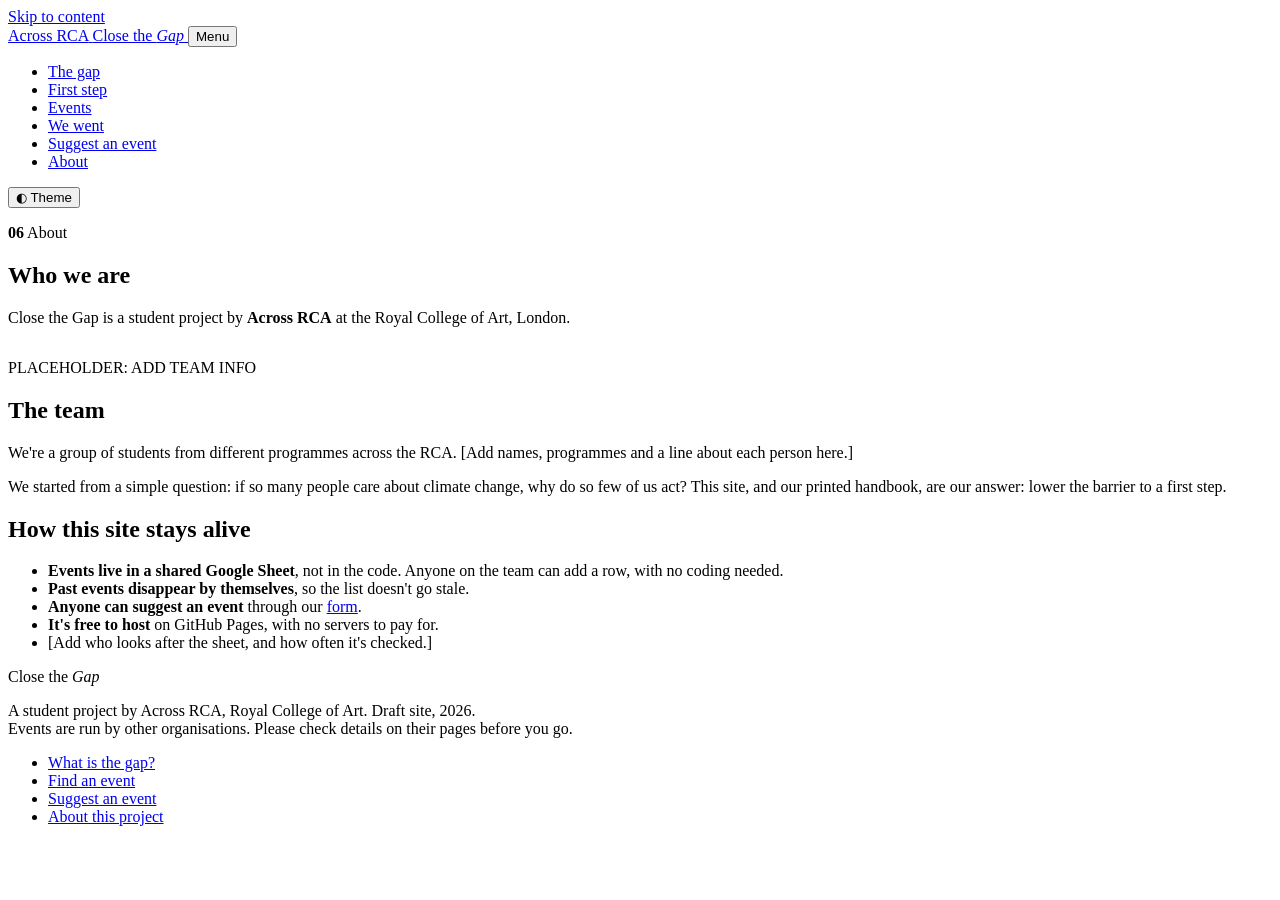
==== about.html @ 83527e05 "Add files via upload" ====
<!doctype html>
<html lang="en-GB">
<head>
<meta charset="utf-8">
<meta name="viewport" content="width=device-width, initial-scale=1">
<title>About · Close the Gap</title>
<meta name="description" content="About Close the Gap, a student project by Across RCA at the Royal College of Art.">
<link rel="icon" href="data:image/svg+xml,%3Csvg xmlns='http://www.w3.org/2000/svg' viewBox='0 0 32 32'%3E%3Crect width='32' height='32' fill='%23f3eee4'/%3E%3Crect x='4' y='9' width='24' height='5' fill='%231e1b18'/%3E%3Crect x='4' y='18' width='7' height='5' fill='%23c23b20'/%3E%3C/svg%3E">
<!-- Remembers dark/light choice before the page draws (prevents a flash) -->
<script>document.documentElement.classList.add("js");try{var t=localStorage.getItem("aag-theme");if(t)document.documentElement.setAttribute("data-theme",t);}catch(e){}</script>
<link rel="stylesheet" href="css/tokens.css">
<link rel="stylesheet" href="css/style.css">
<script src="js/config.js" defer></script>
<script src="js/main.js" defer></script>

</head>
<body>
<a class="skip-link" href="#main">Skip to content</a>

<!-- ===== HEADER (same on every page: if you change it, change it everywhere) ===== -->
<header class="site-header">
  <div class="container header-inner">
    <a class="wordmark" href="index.html">
      <span class="wordmark-kicker">Across RCA</span>
      <span class="wordmark-name">Close the <em>Gap</em></span>
    </a>
    <button class="nav-toggle" type="button" aria-expanded="false" aria-controls="site-nav">Menu</button>
    <nav id="site-nav" class="site-nav" aria-label="Main">
      <ul>
        <li><a href="the-gap.html">The gap</a></li>
        <li><a href="first-step.html">First step</a></li>
        <li><a href="events.html">Events</a></li>
        <li><a href="we-went.html">We went</a></li>
        <li><a href="submit.html">Suggest an event</a></li>
        <li><a href="about.html">About</a></li>
      </ul>
      <button class="theme-toggle" type="button">◐ Theme</button>
    </nav>
  </div>
</header>

<main id="main">

<section class="page-head container">
  <p class="chapter"><b>06</b> About</p>
  <h1>Who we are</h1>
  <p class="lede">Close the Gap is a student project by <strong>Across RCA</strong> at the Royal College of Art, London.</p>
</section>

<section class="section" style="padding-top:1rem">
  <div class="container split">
    <div class="prose">
      <span class="placeholder-tag">PLACEHOLDER: ADD TEAM INFO</span>
      <h2>The team</h2>
      <p>We're a group of students from different programmes across the RCA. [Add names, programmes and a line about each person here.]</p>
      <p>We started from a simple question: if so many people care about climate change, why do so few of us act? This site, and our printed handbook, are our answer: lower the barrier to a first step.</p>
    </div>
    <div class="prose">
      <h2>How this site stays alive</h2>
      <ul class="steps-list">
        <li><strong>Events live in a shared Google Sheet</strong>, not in the code. Anyone on the team can add a row, with no coding needed.</li>
        <li><strong>Past events disappear by themselves</strong>, so the list doesn't go stale.</li>
        <li><strong>Anyone can suggest an event</strong> through our <a href="submit.html">form</a>.</li>
        <li><strong>It's free to host</strong> on GitHub Pages, with no servers to pay for.</li>
        <li>[Add who looks after the sheet, and how often it's checked.]</li>
      </ul>
    </div>
  </div>
</section>

</main>

<!-- ===== FOOTER (same on every page) ===== -->
<footer class="site-footer">
  <div class="container footer-grid">
    <div>
      <p class="wordmark-name">Close the <em>Gap</em></p>
      <p>A student project by Across RCA, Royal College of Art. Draft site, <span data-year>2026</span>.<br>
      Events are run by other organisations. Please check details on their pages before you go.</p>
    </div>
    <ul aria-label="Footer links">
      <li><a href="the-gap.html">What is the gap?</a></li>
      <li><a href="events.html">Find an event</a></li>
      <li><a href="submit.html">Suggest an event</a></li>
      <li><a href="about.html">About this project</a></li>
    </ul>
  </div>
</footer>
</body>
</html>
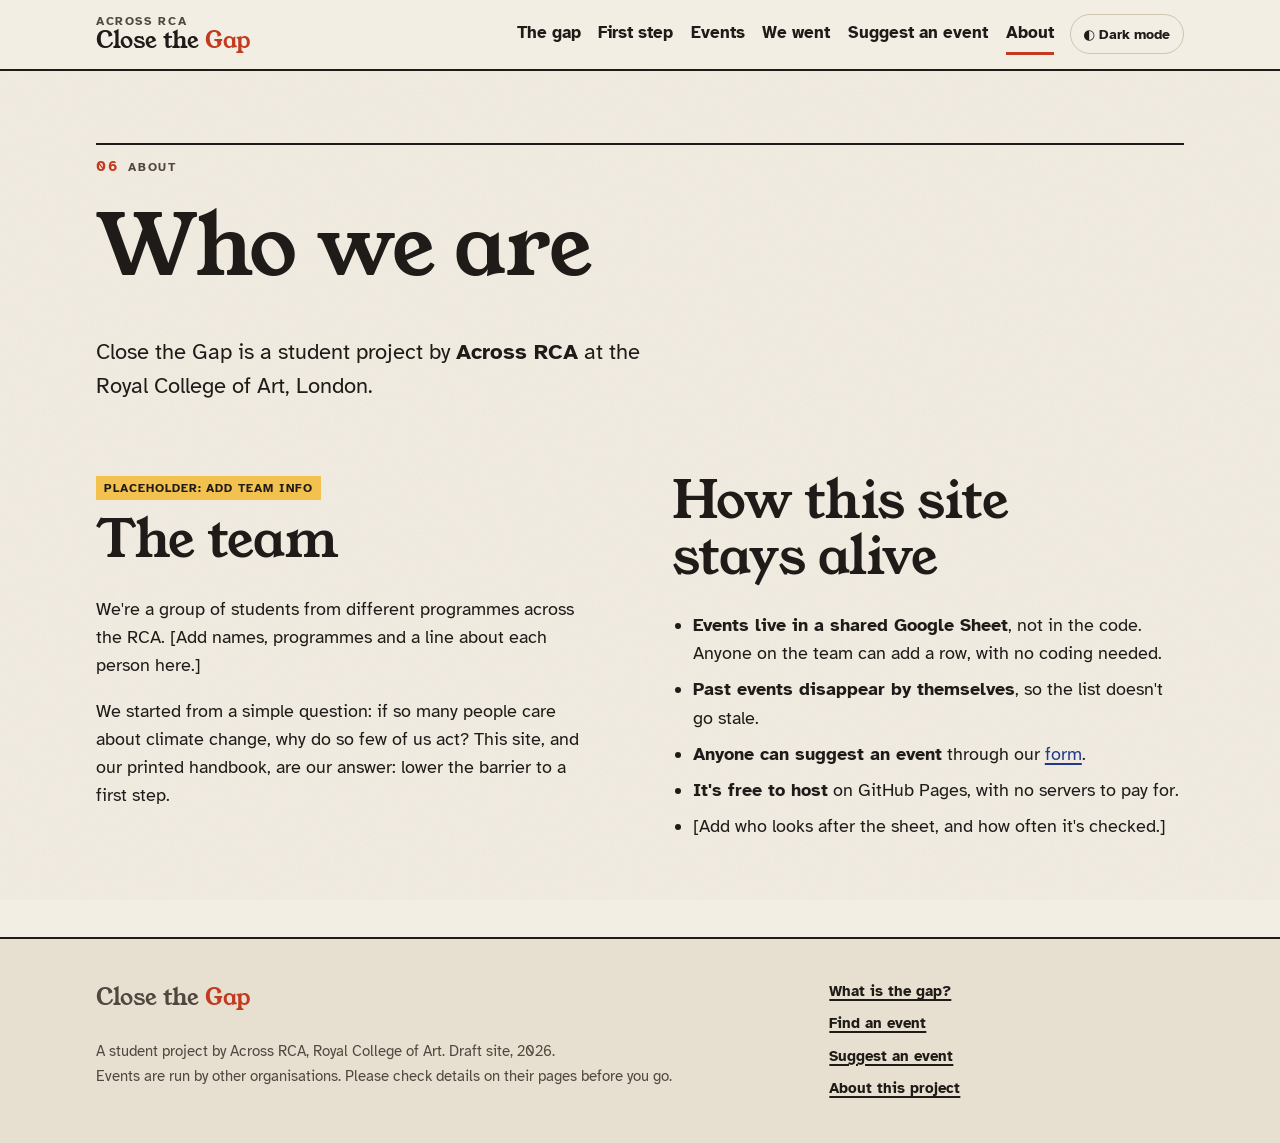
==== commit 876d3b98: "Add files via upload" ====
--- a/about.html
+++ b/about.html
@@ -8,10 +8,10 @@
 <link rel="icon" href="data:image/svg+xml,%3Csvg xmlns='http://www.w3.org/2000/svg' viewBox='0 0 32 32'%3E%3Crect width='32' height='32' fill='%23f3eee4'/%3E%3Crect x='4' y='9' width='24' height='5' fill='%231e1b18'/%3E%3Crect x='4' y='18' width='7' height='5' fill='%23c23b20'/%3E%3C/svg%3E">
 <!-- Remembers dark/light choice before the page draws (prevents a flash) -->
 <script>document.documentElement.classList.add("js");try{var t=localStorage.getItem("aag-theme");if(t)document.documentElement.setAttribute("data-theme",t);}catch(e){}</script>
-<link rel="stylesheet" href="css/tokens.css">
-<link rel="stylesheet" href="css/style.css">
-<script src="js/config.js" defer></script>
-<script src="js/main.js" defer></script>
+<link rel="stylesheet" href="tokens.css">
+<link rel="stylesheet" href="style.css">
+<script src="config.js" defer></script>
+<script src="main.js" defer></script>
 
 </head>
 <body>
--- a/tokens.css
+++ b/tokens.css
@@ -0,0 +1,95 @@
+/* =========================================================
+   DESIGN TOKENS — all colours and fonts live here.
+   Change a value once and the whole site updates.
+   ========================================================= */
+
+/* ✏️ FONTS: pick fonts at fonts.google.com, then replace this line
+   and the --font-display / --font-body values below. */
+@import url("https://fonts.googleapis.com/css2?family=Atkinson+Hyperlegible:ital,wght@0,400;0,700;1,400&family=Young+Serif&display=swap");
+
+:root {
+  /* ✏️ Fonts */
+  --font-display: "Young Serif", Georgia, "Times New Roman", serif; /* big headings */
+  --font-body: "Atkinson Hyperlegible", system-ui, -apple-system, "Segoe UI", sans-serif; /* everything else */
+
+  /* ✏️ LIGHT MODE COLOURS (the "paper" look) */
+  --paper: #f3eee4;         /* page background */
+  --paper-raised: #fbf8f2;  /* cards, boxes */
+  --paper-sunk: #e7dfcf;    /* footer, quiet areas */
+  --ink: #1e1b18;           /* main text */
+  --ink-soft: #4f4840;      /* secondary text */
+  --rule: #cfc4b1;          /* thin lines and borders */
+
+  --accent: #c23b20;        /* main accent: vermilion (buttons, highlights) */
+  --accent-hover: #9f2f18;
+  --on-accent: #fff8ee;     /* text on top of the accent colour */
+
+  --accent-2: #22398a;      /* second accent: ink blue */
+  --on-accent-2: #f7f3ea;
+
+  --highlight: #f2c14e;     /* marker-pen yellow (used for [VERIFY] labels) */
+  --on-highlight: #1e1b18;
+
+  /* Event type colours (used on cards and map pins) */
+  --type-talk: #22398a;
+  --type-workshop: #c23b20;
+  --type-volunteering: #7a4b00;
+
+  --focus: #22398a;         /* keyboard focus ring */
+  --grain-opacity: 0.45;    /* paper texture strength (0 = off) */
+  --grain-blend: multiply;
+
+  color-scheme: light;
+}
+
+/* ✏️ DARK MODE COLOURS ("night paper").
+   Used when the visitor's device is in dark mode, unless they picked light. */
+@media (prefers-color-scheme: dark) {
+  :root:not([data-theme="light"]) {
+    --paper: #1c1916;
+    --paper-raised: #26221e;
+    --paper-sunk: #15130f;
+    --ink: #efe8dc;
+    --ink-soft: #bfb6a8;
+    --rule: #4a433b;
+    --accent: #ff7a5c;
+    --accent-hover: #ff9b83;
+    --on-accent: #1c1916;
+    --accent-2: #a3b5ff;
+    --on-accent-2: #1c1916;
+    --highlight: #f2c14e;
+    --on-highlight: #1c1916;
+    --type-talk: #a3b5ff;
+    --type-workshop: #ff7a5c;
+    --type-volunteering: #e5b45a;
+    --focus: #f2c14e;
+    --grain-opacity: 0.18;
+    --grain-blend: screen;
+    color-scheme: dark;
+  }
+}
+
+/* Same dark colours again, for when someone presses the theme button.
+   (If you change dark colours above, change them here too.) */
+:root[data-theme="dark"] {
+  --paper: #1c1916;
+  --paper-raised: #26221e;
+  --paper-sunk: #15130f;
+  --ink: #efe8dc;
+  --ink-soft: #bfb6a8;
+  --rule: #4a433b;
+  --accent: #ff7a5c;
+  --accent-hover: #ff9b83;
+  --on-accent: #1c1916;
+  --accent-2: #a3b5ff;
+  --on-accent-2: #1c1916;
+  --highlight: #f2c14e;
+  --on-highlight: #1c1916;
+  --type-talk: #a3b5ff;
+  --type-workshop: #ff7a5c;
+  --type-volunteering: #e5b45a;
+  --focus: #f2c14e;
+  --grain-opacity: 0.18;
+  --grain-blend: screen;
+  color-scheme: dark;
+}
--- a/style.css
+++ b/style.css
@@ -0,0 +1,433 @@
+/* =========================================================
+   LAYOUT + COMPONENTS
+   Colours and fonts are NOT set here — see tokens.css.
+   ========================================================= */
+
+/* ---------- Base ---------- */
+*, *::before, *::after { box-sizing: border-box; }
+
+html { -webkit-text-size-adjust: 100%; scroll-behavior: smooth; }
+@media (prefers-reduced-motion: reduce) {
+  html { scroll-behavior: auto; }
+  *, *::before, *::after { transition: none !important; animation: none !important; }
+}
+
+body {
+  margin: 0;
+  background: var(--paper);
+  color: var(--ink);
+  font-family: var(--font-body);
+  font-size: 1.0625rem;
+  line-height: 1.6;
+  min-height: 100vh;
+  display: flex;
+  flex-direction: column;
+  overflow-x: hidden;
+}
+
+/* Recycled-paper grain (pure CSS, no image file) */
+body::before {
+  content: "";
+  position: fixed;
+  inset: 0;
+  z-index: -1;
+  pointer-events: none;
+  opacity: var(--grain-opacity);
+  mix-blend-mode: var(--grain-blend);
+  background-image: url("data:image/svg+xml,%3Csvg xmlns='http://www.w3.org/2000/svg' width='220' height='220'%3E%3Cfilter id='n'%3E%3CfeTurbulence type='fractalNoise' baseFrequency='.85' numOctaves='3' stitchTiles='stitch'/%3E%3CfeColorMatrix values='0 0 0 0 .45 0 0 0 0 .4 0 0 0 0 .33 0 0 0 .22 0'/%3E%3C/filter%3E%3Crect width='100%25' height='100%25' filter='url(%23n)'/%3E%3C/svg%3E");
+}
+
+main { flex: 1; }
+
+img { max-width: 100%; height: auto; display: block; }
+
+h1, h2, h3 {
+  font-family: var(--font-display);
+  font-weight: 400;
+  line-height: 1.08;
+  letter-spacing: -0.01em;
+  margin: 0 0 0.5em;
+  text-wrap: balance;
+}
+h1 { font-size: clamp(2.4rem, 8vw, 5.25rem); }
+h2 { font-size: clamp(1.9rem, 5vw, 3.25rem); }
+h3 { font-size: clamp(1.3rem, 2.6vw, 1.6rem); line-height: 1.2; }
+
+p { margin: 0 0 1em; text-wrap: pretty; }
+
+a { color: var(--accent-2); text-underline-offset: 0.18em; text-decoration-thickness: 1.5px; }
+a:hover { color: var(--accent); }
+
+:focus-visible { outline: 3px solid var(--focus); outline-offset: 3px; border-radius: 2px; }
+
+.container { width: 100%; max-width: 72rem; margin-inline: auto; padding-inline: 1rem; }
+@media (min-width: 48rem) { .container { padding-inline: 2rem; } }
+
+.visually-hidden {
+  position: absolute !important; width: 1px; height: 1px; padding: 0; margin: -1px;
+  overflow: hidden; clip: rect(0 0 0 0); white-space: nowrap; border: 0;
+}
+
+.skip-link {
+  position: absolute; left: 1rem; top: -4rem; z-index: 1000;
+  background: var(--ink); color: var(--paper); padding: 0.6rem 1rem; font-weight: 700;
+}
+.skip-link:focus { top: 0.5rem; color: var(--paper); }
+
+/* [VERIFY SOURCE] markers — easy to spot, easy to search for */
+.verify {
+  display: inline-block;
+  background: var(--highlight);
+  color: var(--on-highlight);
+  font: 700 0.7rem/1.3 var(--font-body);
+  letter-spacing: 0.04em;
+  padding: 0.1em 0.4em;
+  border-radius: 2px;
+  vertical-align: 0.15em;
+  white-space: nowrap;
+}
+
+/* ---------- Header + nav ---------- */
+.site-header { border-bottom: 2px solid var(--ink); position: relative; z-index: 20; background: var(--paper); }
+.header-inner { display: flex; align-items: center; justify-content: space-between; gap: 1rem; padding-block: 0.85rem; flex-wrap: wrap; }
+
+.wordmark { display: flex; flex-direction: column; color: var(--ink); text-decoration: none; line-height: 1.1; }
+.wordmark:hover { color: var(--ink); }
+.wordmark-kicker { font-size: 0.72rem; font-weight: 700; letter-spacing: 0.14em; text-transform: uppercase; color: var(--ink-soft); }
+.wordmark-name { font-family: var(--font-display); font-size: 1.45rem; }
+.wordmark-name em { font-style: normal; color: var(--accent); }
+
+.nav-toggle {
+  display: none;
+  font: 700 0.95rem var(--font-body);
+  background: transparent; color: var(--ink);
+  border: 2px solid var(--ink); border-radius: 2px;
+  padding: 0.45rem 0.9rem; min-height: 44px; cursor: pointer;
+}
+
+.site-nav { display: flex; align-items: center; gap: 1rem; }
+.site-nav ul { list-style: none; margin: 0; padding: 0; display: flex; flex-wrap: wrap; gap: 0.25rem 1.1rem; }
+.site-nav a { color: var(--ink); text-decoration: none; font-weight: 700; padding: 0.35rem 0; display: inline-block; border-bottom: 3px solid transparent; }
+.site-nav a:hover { color: var(--accent); }
+.site-nav a[aria-current="page"] { border-bottom-color: var(--accent); }
+
+.theme-toggle {
+  font: 700 0.85rem var(--font-body);
+  background: transparent; color: var(--ink);
+  border: 1.5px solid var(--rule); border-radius: 999px;
+  padding: 0.35rem 0.8rem; min-height: 40px; cursor: pointer; white-space: nowrap;
+}
+.theme-toggle:hover { border-color: var(--ink); }
+
+@media (max-width: 56rem) {
+  .js .nav-toggle { display: inline-flex; align-items: center; }
+  .js .site-nav { display: none; width: 100%; flex-direction: column; align-items: stretch; padding-bottom: 0.75rem; }
+  .js .site-nav.is-open { display: flex; }
+  .site-nav ul { flex-direction: column; gap: 0; }
+  .site-nav li { border-top: 1px solid var(--rule); }
+  .site-nav a { display: block; padding: 0.8rem 0; font-size: 1.1rem; }
+  .site-nav a[aria-current="page"] { border-bottom-color: transparent; color: var(--accent); }
+  .theme-toggle { align-self: flex-start; margin-top: 0.5rem; }
+}
+
+/* ---------- Buttons ---------- */
+.btn {
+  display: inline-flex; align-items: center; justify-content: center; gap: 0.5em;
+  font: 700 1rem/1.2 var(--font-body);
+  padding: 0.85rem 1.3rem; min-height: 48px;
+  border: 2px solid var(--ink); border-radius: 2px;
+  text-decoration: none; cursor: pointer;
+  transition: transform 0.15s ease, box-shadow 0.15s ease, background-color 0.15s ease;
+}
+.btn:hover { transform: translate(-2px, -2px); box-shadow: 4px 4px 0 var(--ink); }
+.btn:active { transform: none; box-shadow: none; }
+.btn-primary { background: var(--accent); color: var(--on-accent); border-color: var(--accent); }
+.btn-primary:hover { background: var(--accent-hover); border-color: var(--accent-hover); color: var(--on-accent); }
+.btn-secondary { background: transparent; color: var(--ink); }
+.btn-secondary:hover { color: var(--ink); }
+.btn-row { display: flex; flex-wrap: wrap; gap: 0.75rem; }
+
+.arrow-link { font-weight: 700; color: var(--accent-2); }
+
+/* ---------- Section scaffolding ---------- */
+.section { padding-block: 3.5rem; }
+@media (min-width: 48rem) { .section { padding-block: 5rem; } }
+.section + .section { border-top: 1px solid var(--rule); }
+.section--sunk { background: var(--paper-sunk); }
+
+.chapter {
+  display: flex; align-items: baseline; gap: 0.6rem;
+  font-size: 0.78rem; font-weight: 700; letter-spacing: 0.14em; text-transform: uppercase;
+  color: var(--ink-soft);
+  border-top: 2px solid var(--ink);
+  padding-top: 0.6rem; margin-bottom: 1.5rem;
+}
+.chapter b { color: var(--accent); font-size: 0.95rem; }
+
+.lede { font-size: clamp(1.15rem, 2.2vw, 1.4rem); line-height: 1.5; max-width: 40ch; }
+.prose { max-width: 40rem; }
+.prose p, .prose li { font-size: 1.1rem; }
+
+.page-head { padding-block: 3rem 1.5rem; }
+@media (min-width: 48rem) { .page-head { padding-block: 4.5rem 2rem; } }
+
+/* ---------- Home hero ---------- */
+.hero { padding-block: 3rem 3.5rem; }
+@media (min-width: 48rem) { .hero { padding-block: 5.5rem 5rem; } }
+.hero h1 { font-size: clamp(2.6rem, 9.5vw, 6.75rem); line-height: 1; margin-bottom: 0.5em; max-width: 14ch; }
+.hero h1 span { display: block; }
+.hero h1 .hero-accent { color: var(--accent); }
+.hero .lede { margin-bottom: 2rem; }
+
+.hero-grid { display: grid; gap: 2.5rem; }
+@media (min-width: 60rem) { .hero-grid { grid-template-columns: 1fr 1fr; align-items: center; gap: 4rem; } }
+
+/* The gap graphic */
+.gap-figure { margin: 0; border: 2px solid var(--ink); background: var(--paper-raised); padding: 1.25rem; }
+.gap-figure figcaption { font-size: 0.85rem; color: var(--ink-soft); margin-top: 1rem; }
+.gap-row { display: grid; grid-template-columns: 3.5rem 1fr; align-items: center; gap: 0.75rem; margin-bottom: 0.9rem; }
+.gap-row > span { font-weight: 700; font-size: 0.85rem; letter-spacing: 0.1em; text-transform: uppercase; }
+.gap-track { position: relative; height: 2.25rem; }
+.gap-bar { position: absolute; inset-block: 0; left: 0; }
+.gap-bar--care { width: 82%; background: var(--ink); }
+.gap-bar--act { width: 20%; background: var(--accent); }
+.gap-space {
+  position: absolute; inset-block: 0; left: 20%; width: 62%;
+  border: 2px dashed var(--accent);
+  display: flex; align-items: center; justify-content: center;
+  font-family: var(--font-display); font-size: 1.05rem; color: var(--accent);
+}
+
+/* ---------- Ladder: Learn → Try → Do → Join ---------- */
+.ladder { list-style: none; margin: 2rem 0 0; padding: 0; display: grid; gap: 1rem; counter-reset: step; }
+.ladder li {
+  background: var(--paper-raised);
+  border-top: 6px solid var(--accent);
+  padding: 1.25rem 1.25rem 1.4rem;
+  margin-left: calc(var(--step, 0) * 0.9rem);
+  display: flex; flex-direction: column;
+}
+.ladder .step-num { font-size: 0.78rem; font-weight: 700; letter-spacing: 0.14em; text-transform: uppercase; color: var(--ink-soft); }
+.ladder .step-verb { font-family: var(--font-display); font-size: clamp(2rem, 4vw, 2.6rem); line-height: 1.05; margin: 0.2rem 0 0.1rem; }
+.ladder .step-what { font-weight: 700; color: var(--accent); margin-bottom: 0.6rem; }
+.ladder p { margin-bottom: 0.8rem; }
+.ladder li > a { margin-top: auto; font-weight: 700; }
+@media (min-width: 52rem) {
+  .ladder { grid-template-columns: repeat(4, 1fr); align-items: end; gap: 0.75rem; }
+  .ladder li { margin-left: 0; min-height: calc(15rem + var(--step, 0) * 3.25rem); }
+}
+
+/* ---------- Barriers ---------- */
+.barriers { list-style: none; margin: 2rem 0 0; padding: 0; display: grid; gap: 2.5rem 2rem; }
+@media (min-width: 48rem) { .barriers { grid-template-columns: repeat(2, 1fr); } }
+.barriers li { border-top: 2px solid var(--ink); padding-top: 1rem; }
+.barrier-num { font-family: var(--font-display); font-size: 2.75rem; line-height: 1; color: var(--accent); display: block; margin-bottom: 0.5rem; }
+.helps { border-top: 1.5px dotted var(--rule); padding-top: 0.6rem; color: var(--ink); }
+.helps strong { display: block; font-size: 0.78rem; letter-spacing: 0.12em; text-transform: uppercase; color: var(--accent-2); }
+.helps strong::before { content: "→ "; }
+
+/* Two-column text blocks */
+.split { display: grid; gap: 2rem; }
+@media (min-width: 52rem) { .split { grid-template-columns: 1fr 1fr; gap: 4rem; } }
+
+.pull-quote {
+  font-family: var(--font-display);
+  font-size: clamp(1.6rem, 4vw, 2.4rem); line-height: 1.2;
+  margin: 0;
+}
+.pull-quote::before {
+  content: "\201C"; display: block;
+  font-size: 4.5rem; line-height: 0.6; margin-bottom: 0.15em;
+  color: var(--accent);
+}
+
+/* Call-to-action band */
+.cta-band { background: var(--accent); color: var(--on-accent); padding-block: 3rem; }
+.cta-band h2 { color: var(--on-accent); }
+.cta-band .btn { border-color: var(--on-accent); color: var(--on-accent); background: transparent; }
+.cta-band .btn:hover { box-shadow: 4px 4px 0 var(--on-accent); color: var(--on-accent); }
+.cta-band .btn-invert { background: var(--on-accent); color: var(--accent); }
+.cta-band .btn-invert:hover { color: var(--accent); }
+
+/* ---------- Event cards ---------- */
+.card-list { list-style: none; margin: 0; padding: 0; display: grid; gap: 1rem; }
+.card-list--grid { grid-template-columns: repeat(auto-fill, minmax(min(100%, 19rem), 1fr)); }
+
+.event-card {
+  background: var(--paper-raised);
+  border: 1px solid var(--rule);
+  border-top: 5px solid var(--type-color, var(--ink));
+  padding: 1.1rem 1.2rem 1.25rem;
+  height: 100%;
+  display: flex; flex-direction: column;
+}
+.event-card[data-type="talk"] { --type-color: var(--type-talk); }
+.event-card[data-type="workshop"] { --type-color: var(--type-workshop); }
+.event-card[data-type="volunteering"] { --type-color: var(--type-volunteering); }
+.event-card.is-highlighted { outline: 3px solid var(--focus); outline-offset: 2px; }
+
+.event-card__top { display: flex; flex-wrap: wrap; gap: 0.4rem; margin-bottom: 0.6rem; }
+.type-tag {
+  font-size: 0.72rem; font-weight: 700; letter-spacing: 0.12em; text-transform: uppercase;
+  color: var(--type-color, var(--ink)); border: 1.5px solid currentColor;
+  padding: 0.1rem 0.5rem; border-radius: 2px;
+}
+.type-tag--plain { color: var(--ink-soft); }
+.event-card__title { font-size: 1.3rem; margin-bottom: 0.6rem; }
+
+.facts { display: grid; grid-template-columns: auto 1fr; gap: 0.2rem 0.75rem; margin: 0 0 0.75rem; font-size: 0.98rem; }
+.facts dt { font-size: 0.72rem; font-weight: 700; letter-spacing: 0.1em; text-transform: uppercase; color: var(--ink-soft); padding-top: 0.2rem; }
+.facts dd { margin: 0; }
+
+.more-dates { margin: -0.25rem 0 0.75rem; font-size: 0.95rem; }
+.more-dates summary { cursor: pointer; font-weight: 700; color: var(--accent-2); }
+.more-dates ul { margin: 0.4rem 0 0; padding-left: 1.2rem; }
+
+.event-card__note { color: var(--ink-soft); font-size: 0.98rem; }
+
+.badges { list-style: none; margin: 0 0 0.9rem; padding: 0; display: flex; flex-wrap: wrap; gap: 0.45rem; }
+.badge {
+  font-size: 0.72rem; font-weight: 700; letter-spacing: 0.08em; text-transform: uppercase;
+  color: var(--accent-2); border: 2px solid currentColor; border-radius: 3px;
+  padding: 0.15rem 0.5rem; transform: rotate(-1.5deg);
+}
+.badge--went { background: var(--highlight); color: var(--on-highlight); border-color: var(--on-highlight); transform: rotate(1deg); }
+
+.event-card__actions { margin-top: auto; display: flex; flex-wrap: wrap; gap: 0.5rem 1.25rem; align-items: center; }
+.event-card__actions a { font-weight: 700; }
+.link-button {
+  font: 700 1rem var(--font-body); color: var(--accent-2);
+  background: none; border: 0; padding: 0; cursor: pointer;
+  text-decoration: underline; text-underline-offset: 0.18em; text-decoration-thickness: 1.5px;
+}
+.link-button:hover { color: var(--accent); }
+
+/* ---------- Events page ---------- */
+.filters { background: var(--paper-raised); border: 2px solid var(--ink); padding: 1rem; margin-bottom: 1.25rem; display: grid; gap: 1rem; }
+.filters fieldset { border: 0; margin: 0; padding: 0; min-width: 0; }
+.filters legend, .filter-label { font-size: 0.75rem; font-weight: 700; letter-spacing: 0.12em; text-transform: uppercase; color: var(--ink-soft); margin-bottom: 0.4rem; padding: 0; }
+.filter-label { display: block; }
+
+.pills { display: flex; flex-wrap: wrap; gap: 0.5rem; }
+.pill { position: relative; }
+.pill input { position: absolute; opacity: 0; inset: 0; margin: 0; cursor: pointer; }
+.pill span {
+  display: inline-flex; align-items: center; min-height: 44px;
+  padding: 0.45rem 1rem; border: 2px solid var(--ink); border-radius: 999px;
+  font-weight: 700; background: transparent; color: var(--ink);
+}
+.pill input:checked + span { background: var(--ink); color: var(--paper); }
+.pill input:focus-visible + span { outline: 3px solid var(--focus); outline-offset: 3px; }
+
+.filter-row { display: grid; gap: 1rem; }
+@media (min-width: 40rem) { .filter-row { grid-template-columns: 1fr 1fr; } }
+@media (min-width: 60rem) { .filter-row { grid-template-columns: 1fr 1fr auto auto; align-items: end; } }
+
+select {
+  width: 100%; min-height: 44px;
+  font: 1rem var(--font-body); color: var(--ink);
+  background: var(--paper); border: 2px solid var(--ink); border-radius: 2px;
+  padding: 0.5rem 0.6rem;
+}
+.check { display: flex; align-items: center; gap: 0.55rem; font-weight: 700; min-height: 44px; cursor: pointer; }
+.check input { width: 1.3rem; height: 1.3rem; accent-color: var(--accent); }
+
+.filters-reset { justify-self: start; }
+
+.results-bar { display: flex; flex-wrap: wrap; align-items: center; justify-content: space-between; gap: 0.75rem; margin-bottom: 1rem; }
+.results-count { margin: 0; font-weight: 700; }
+
+.view-toggle { display: inline-flex; border: 2px solid var(--ink); border-radius: 999px; overflow: hidden; }
+.view-toggle button {
+  font: 700 0.95rem var(--font-body); min-height: 44px; padding: 0.4rem 1.1rem;
+  background: transparent; color: var(--ink); border: 0; cursor: pointer;
+}
+.view-toggle button[aria-pressed="true"] { background: var(--ink); color: var(--paper); }
+
+.events-views { display: grid; gap: 1.25rem; }
+.events-views[data-view="list"] .events-map-wrap { display: none; }
+.events-views[data-view="map"] .events-list { display: none; }
+
+.events-map { height: 70vh; min-height: 22rem; border: 2px solid var(--ink); background: var(--paper-sunk); }
+.map-note { font-size: 0.9rem; color: var(--ink-soft); margin-top: 0.5rem; }
+
+@media (min-width: 60rem) {
+  .view-toggle { display: none; }
+  .events-views, .events-views[data-view] { grid-template-columns: minmax(0, 1fr) minmax(0, 1fr); align-items: start; }
+  .events-views .events-map-wrap, .events-views .events-list { display: block !important; }
+  .events-map-wrap { position: sticky; top: 1rem; }
+  .events-map { height: calc(100vh - 6rem); }
+}
+
+.empty-state { border: 2px dashed var(--rule); padding: 1.5rem; }
+.data-source { font-size: 0.85rem; color: var(--ink-soft); margin-top: 1.5rem; }
+
+/* Leaflet tweaks */
+.leaflet-container { font-family: var(--font-body); }
+.leaflet-popup-content { margin: 0.8rem 1rem; font-size: 0.95rem; line-height: 1.4; }
+.leaflet-popup-content strong { display: block; font-size: 1rem; margin-bottom: 0.2rem; }
+.popup-meta { color: #4f4840; margin: 0.2rem 0 0.4rem !important; }
+:root[data-theme="dark"] .leaflet-tile-pane { filter: brightness(0.85) saturate(0.8); }
+@media (prefers-color-scheme: dark) { :root:not([data-theme="light"]) .leaflet-tile-pane { filter: brightness(0.85) saturate(0.8); } }
+
+/* ---------- Quiz ---------- */
+.quiz { display: grid; gap: 2rem; max-width: 46rem; }
+.quiz fieldset { border: 0; margin: 0; padding: 0; min-width: 0; }
+.quiz legend {
+  float: left; width: 100%; /* lets the legend behave like a normal heading */
+  border-top: 2px solid var(--ink); padding: 1rem 0 0; margin-bottom: 0.9rem;
+  font-family: var(--font-display); font-size: clamp(1.4rem, 3vw, 1.8rem); line-height: 1.2;
+}
+.quiz legend + * { clear: both; }
+.quiz legend .q-num { display: block; font: 700 0.78rem var(--font-body); letter-spacing: 0.14em; text-transform: uppercase; color: var(--accent); margin-bottom: 0.3rem; }
+.choices { display: grid; gap: 0.6rem; }
+@media (min-width: 40rem) { .choices { grid-template-columns: repeat(3, 1fr); } }
+.choice {
+  display: flex; gap: 0.7rem; align-items: flex-start;
+  border: 2px solid var(--rule); background: var(--paper-raised);
+  padding: 0.85rem 1rem; cursor: pointer; min-height: 44px;
+}
+.choice:hover { border-color: var(--ink); }
+.choice input { margin-top: 0.3rem; width: 1.15rem; height: 1.15rem; accent-color: var(--accent); flex-shrink: 0; }
+.choice:has(input:checked) { border-color: var(--ink); background: var(--paper); box-shadow: 4px 4px 0 var(--accent); }
+.choice strong { display: block; }
+.choice small { color: var(--ink-soft); font-size: 0.9rem; }
+.quiz-error { color: var(--accent); font-weight: 700; margin: 0; }
+
+.quiz-result {
+  max-width: 46rem; margin-top: 2.5rem;
+  background: var(--paper-raised); border: 2px solid var(--ink);
+  box-shadow: 8px 8px 0 var(--accent);
+  padding: 1.5rem;
+}
+.quiz-result:focus { outline: none; }
+.quiz-result:focus-visible { outline: 3px solid var(--focus); outline-offset: 4px; }
+.quiz-result .step-num { font-size: 0.78rem; font-weight: 700; letter-spacing: 0.14em; text-transform: uppercase; color: var(--accent); }
+.quiz-result ul { padding-left: 1.2rem; }
+
+/* ---------- We went (reviews) ---------- */
+.reviews { display: grid; gap: 2rem; margin-top: 1rem; }
+.review { background: var(--paper-raised); border: 1px solid var(--rule); border-top: 5px solid var(--accent-2); padding: 1.5rem; }
+.review header { margin-bottom: 1rem; }
+.review-meta { color: var(--ink-soft); font-size: 0.95rem; margin: 0; }
+.before-after { display: grid; gap: 1rem; margin-bottom: 1rem; }
+@media (min-width: 48rem) { .before-after { grid-template-columns: 1fr auto 1fr; align-items: stretch; } }
+.before-after > div { border: 1.5px solid var(--rule); padding: 1rem; background: var(--paper); }
+.before-after h3 { font-size: 0.78rem; font-family: var(--font-body); font-weight: 700; letter-spacing: 0.14em; text-transform: uppercase; color: var(--ink-soft); margin-bottom: 0.4rem; }
+.before-after .ba-arrow { border: 0; background: none; display: flex; align-items: center; justify-content: center; font-size: 1.6rem; color: var(--accent); padding: 0; }
+.before-after p { margin: 0; font-size: 1.05rem; }
+.placeholder-tag { display: inline-block; background: var(--highlight); color: var(--on-highlight); font-weight: 700; font-size: 0.75rem; letter-spacing: 0.08em; padding: 0.15rem 0.5rem; margin-bottom: 0.75rem; }
+
+/* ---------- Simple info boxes ---------- */
+.box { background: var(--paper-raised); border: 2px solid var(--ink); padding: 1.5rem; }
+.steps-list { padding-left: 1.3rem; }
+.steps-list li { margin-bottom: 0.5rem; }
+.form-note { font-size: 0.9rem; color: var(--ink-soft); margin-top: 0.75rem; }
+
+/* ---------- Footer ---------- */
+.site-footer { background: var(--paper-sunk); border-top: 2px solid var(--ink); padding-block: 2.5rem; margin-top: 0; font-size: 0.95rem; }
+.footer-grid { display: grid; gap: 1.5rem; }
+@media (min-width: 48rem) { .footer-grid { grid-template-columns: 2fr 1fr; } }
+.site-footer ul { list-style: none; padding: 0; margin: 0; display: grid; gap: 0.3rem; }
+.site-footer a { color: var(--ink); font-weight: 700; }
+.site-footer p { color: var(--ink-soft); }
